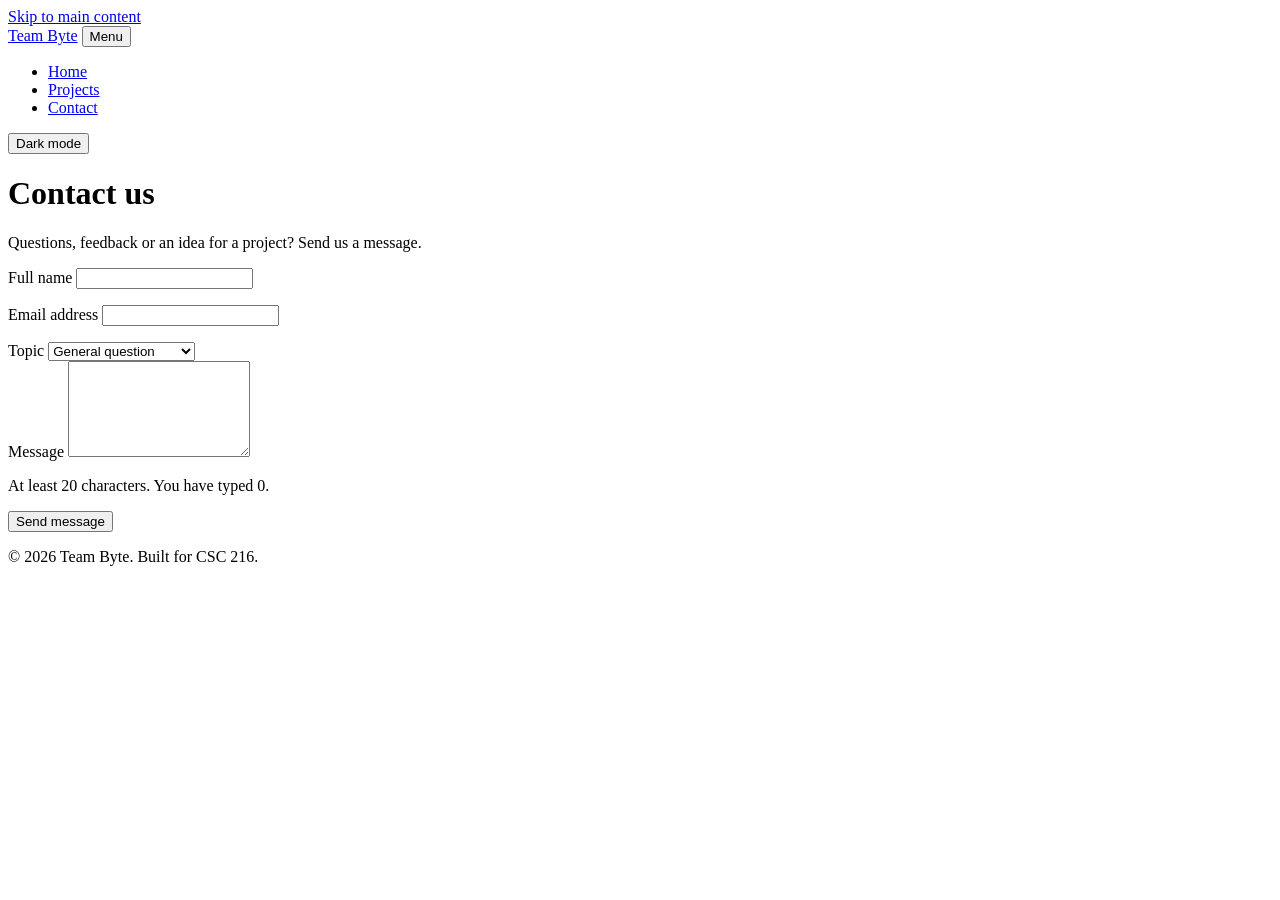
==== contact.html @ ece091c2 "Add projects and contact pages" ====
<!DOCTYPE html>
<html lang="en">
<head>
  <meta charset="UTF-8">
  <meta name="viewport" content="width=device-width, initial-scale=1.0">
  <meta name="description" content="Send a message to Team Byte.">
  <title>Contact | Team Byte</title>
  <link rel="stylesheet" href="css/styles.css">
  <script src="js/script.js" defer></script>
</head>
<body>
  <a class="skip-link" href="#main">Skip to main content</a>

  <header class="site-header">
    <div class="container header-inner">
      <a class="logo" href="index.html">Team Byte</a>
      <button class="nav-toggle" type="button" aria-expanded="false" aria-controls="site-nav">Menu</button>
      <nav id="site-nav" class="site-nav" aria-label="Main">
        <ul>
          <li><a href="index.html">Home</a></li>
          <li><a href="projects.html">Projects</a></li>
          <li><a href="contact.html" aria-current="page">Contact</a></li>
        </ul>
      </nav>
      <button class="theme-toggle" type="button" aria-pressed="false">Dark mode</button>
    </div>
  </header>

  <main id="main" class="container">
    <header class="page-header">
      <h1>Contact us</h1>
      <p class="lead">Questions, feedback or an idea for a project? Send us a message.</p>
    </header>

    <form id="contact-form" class="contact-form" novalidate>
      <div class="field">
        <label for="name">Full name</label>
        <input type="text" id="name" name="name" autocomplete="name" required aria-describedby="name-error">
        <p class="error" id="name-error"></p>
      </div>

      <div class="field">
        <label for="email">Email address</label>
        <input type="email" id="email" name="email" autocomplete="email" required aria-describedby="email-error">
        <p class="error" id="email-error"></p>
      </div>

      <div class="field">
        <label for="topic">Topic</label>
        <select id="topic" name="topic">
          <option value="general">General question</option>
          <option value="collaboration">Collaboration</option>
          <option value="feedback">Feedback on our site</option>
        </select>
      </div>

      <div class="field">
        <label for="message">Message</label>
        <textarea id="message" name="message" rows="6" required minlength="20" aria-describedby="message-hint message-error"></textarea>
        <p class="hint" id="message-hint">At least 20 characters. You have typed <span id="char-count">0</span>.</p>
        <p class="error" id="message-error"></p>
      </div>

      <button class="button" type="submit">Send message</button>
      <p id="form-status" class="form-status" role="status"></p>
    </form>
  </main>

  <footer class="site-footer">
    <div class="container">
      <p>© <span id="year">2026</span> Team Byte. Built for CSC 216.</p>
    </div>
  </footer>
</body>
</html>
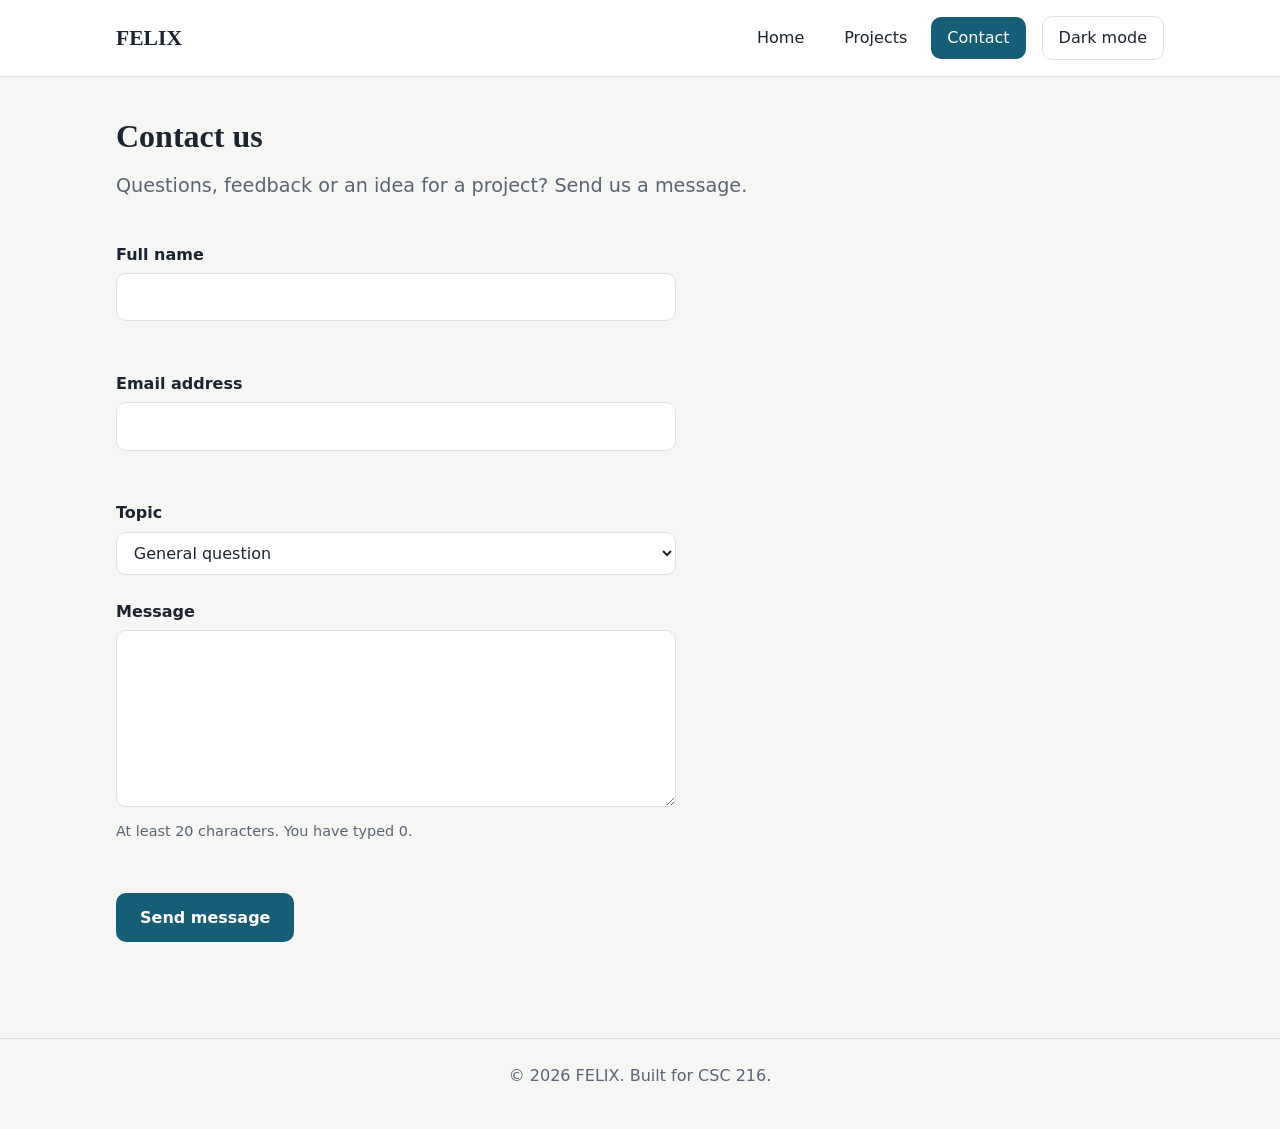
==== commit 3edddf87: "Personalized the project" ====
--- a/contact.html
+++ b/contact.html
@@ -3,8 +3,8 @@
 <head>
   <meta charset="UTF-8">
   <meta name="viewport" content="width=device-width, initial-scale=1.0">
-  <meta name="description" content="Send a message to Team Byte.">
-  <title>Contact | Team Byte</title>
+  <meta name="description" content="Send a message to FELIX.">
+  <title>Contact | FELIX</title>
   <link rel="stylesheet" href="css/styles.css">
   <script src="js/script.js" defer></script>
 </head>
@@ -13,7 +13,7 @@
 
   <header class="site-header">
     <div class="container header-inner">
-      <a class="logo" href="index.html">Team Byte</a>
+      <a class="logo" href="index.html">FELIX</a>
       <button class="nav-toggle" type="button" aria-expanded="false" aria-controls="site-nav">Menu</button>
       <nav id="site-nav" class="site-nav" aria-label="Main">
         <ul>
@@ -68,7 +68,7 @@
 
   <footer class="site-footer">
     <div class="container">
-      <p>© <span id="year">2026</span> Team Byte. Built for CSC 216.</p>
+      <p>© <span id="year">2026</span> FELIX. Built for CSC 216.</p>
     </div>
   </footer>
 </body>
--- a/css/styles.css
+++ b/css/styles.css
@@ -0,0 +1,481 @@
+/* =====================================================
+   Team website stylesheet (CSC 216, Lab 2)
+   One file styles every page on the site.
+   ===================================================== */
+
+/* ---------- 1. Design tokens ---------- */
+:root {
+  --color-bg: #f6f7f4;
+  --color-surface: #ffffff;
+  --color-text: #1c2430;
+  --color-muted: #5a6474;
+  --color-primary: #155E75;
+  --color-primary-dark: #134E4A;
+  --color-on-primary: #ffffff;
+  --color-border: #dde1e6;
+  --color-error: #b3261e;
+  --color-success: #1e7b3a;
+
+  --font-body: system-ui, -apple-system, "Segoe UI", Roboto, Arial, sans-serif;
+  --font-heading: Georgia, "Times New Roman", serif;
+
+  --space-1: 0.5rem;
+  --space-2: 1rem;
+  --space-3: 1.5rem;
+  --space-4: 2.5rem;
+  --space-5: 4rem;
+
+  --radius: 10px;
+  --max-width: 1080px;
+}
+
+body.dark {
+  --color-bg: #11161d;
+  --color-surface: #1a212b;
+  --color-text: #e7ebf0;
+  --color-muted: #a2abb9;
+  --color-primary: #7DD3FC;
+  --color-primary-dark: #A7F3D0;
+  --color-on-primary: #102A35;
+  --color-border: #2b3340;
+  --color-error: #ff8a80;
+  --color-success: #7ddc97;
+  color-scheme: dark;
+}
+
+
+/* ---------- 2. Base and reset ---------- */
+*,
+*::before,
+*::after {
+  box-sizing: border-box;
+}
+
+body {
+  margin: 0;
+  font-family: var(--font-body);
+  font-size: 1rem;
+  line-height: 1.6;
+  color: var(--color-text);
+  background-color: var(--color-bg);
+  transition: background-color 0.3s ease, color 0.3s ease;
+}
+
+h1,
+h2,
+h3 {
+  font-family: var(--font-heading);
+  line-height: 1.2;
+  margin: 0 0 var(--space-2);
+}
+
+p {
+  margin: 0 0 var(--space-2);
+}
+
+a {
+  color: var(--color-primary);
+}
+
+a:hover {
+  color: var(--color-primary-dark);
+}
+
+img {
+  max-width: 100%;
+  display: block;
+}
+
+:focus-visible {
+  outline: 3px solid var(--color-primary);
+  outline-offset: 3px;
+}
+
+/* ---------- 3. Layout helpers ---------- */
+.container {
+  width: 100%;
+  max-width: var(--max-width);
+  margin-inline: auto;
+  padding-inline: var(--space-2);
+}
+
+.section {
+  padding-block: var(--space-4);
+}
+
+.skip-link {
+  position: absolute;
+  top: -4rem;
+  left: var(--space-2);
+  z-index: 100;
+  padding: var(--space-1) var(--space-2);
+  border-radius: var(--radius);
+  background-color: var(--color-primary);
+  color: var(--color-on-primary);
+}
+
+.skip-link:focus {
+  top: var(--space-2);
+}
+
+/* ---------- 4. Header and navigation ---------- */
+.site-header {
+  position: sticky;
+  top: 0;
+  z-index: 10;
+  background-color: var(--color-surface);
+  border-bottom: 1px solid var(--color-border);
+}
+
+.header-inner {
+  display: flex;
+  flex-wrap: wrap;
+  align-items: center;
+  gap: var(--space-2);
+  padding-block: var(--space-2);
+}
+
+.logo {
+  margin-right: auto;
+  font-family: var(--font-heading);
+  font-size: 1.35rem;
+  font-weight: 700;
+  color: var(--color-text);
+  text-decoration: none;
+}
+
+.site-nav ul {
+  display: flex;
+  gap: var(--space-1);
+  margin: 0;
+  padding: 0;
+  list-style: none;
+}
+
+.site-nav a {
+  display: block;
+  padding: var(--space-1) var(--space-2);
+  border-radius: var(--radius);
+  color: var(--color-text);
+  font-weight: 500;
+  text-decoration: none;
+}
+
+.site-nav a:hover {
+  background-color: var(--color-bg);
+}
+
+.site-nav a[aria-current="page"] {
+  background-color: var(--color-primary);
+  color: var(--color-on-primary);
+}
+
+.nav-toggle,
+.theme-toggle {
+  padding: var(--space-1) var(--space-2);
+  border: 1px solid var(--color-border);
+  border-radius: var(--radius);
+  background-color: transparent;
+  color: var(--color-text);
+  font: inherit;
+  cursor: pointer;
+}
+
+.theme-toggle[aria-pressed="true"] {
+  border-color: var(--color-primary);
+  color: var(--color-primary);
+}
+
+.nav-toggle {
+  display: none;
+}
+
+
+
+/* ---------- 5. Buttons and hero ---------- */
+.button {
+  display: inline-block;
+  padding: 0.75rem 1.5rem;
+  border: none;
+  border-radius: var(--radius);
+  background-color: var(--color-primary);
+  color: var(--color-on-primary);
+  font: inherit;
+  font-weight: 600;
+  text-decoration: none;
+  cursor: pointer;
+  transition: background-color 0.2s ease, transform 0.2s ease;
+}
+
+.button:hover {
+  background-color: var(--color-primary-dark);
+  color: var(--color-on-primary);
+  transform: translateY(-2px);
+}
+
+.hero {
+  padding-block: var(--space-5);
+  background: linear-gradient(135deg, var(--color-surface), var(--color-bg));
+  border-bottom: 1px solid var(--color-border);
+}
+
+.hero h1 {
+  max-width: 18ch;
+  font-size: clamp(2rem, 5vw, 3.25rem);
+}
+
+.eyebrow {
+  margin-bottom: var(--space-1);
+  color: var(--color-primary);
+  font-size: 0.8rem;
+  font-weight: 700;
+  letter-spacing: 0.12em;
+  text-transform: uppercase;
+}
+
+.lead {
+  max-width: 55ch;
+  margin-bottom: var(--space-3);
+  color: var(--color-muted);
+  font-size: 1.2rem;
+}
+
+.page-header {
+  padding-block: var(--space-4) var(--space-2);
+}
+
+
+/* ---------- 6. Cards and grids ---------- */
+.team-grid,
+.project-grid {
+  display: grid;
+  grid-template-columns: repeat(auto-fit, minmax(260px, 1fr));
+  gap: var(--space-3);
+}
+
+.card {
+  padding: var(--space-3);
+  border: 1px solid var(--color-border);
+  border-radius: var(--radius);
+  background-color: var(--color-surface);
+}
+
+.avatar {
+  display: grid;
+  place-items: center;
+  width: 64px;
+  height: 64px;
+  margin-bottom: var(--space-2);
+  border-radius: 50%;
+  background-color: var(--color-primary);
+  color: var(--color-on-primary);
+  font-size: 1.25rem;
+  font-weight: 700;
+}
+
+.role {
+  color: var(--color-primary);
+  font-weight: 600;
+}
+
+.skill-list {
+  padding-left: 1.25rem;
+}
+
+.skill-list li {
+  margin-bottom: var(--space-1);
+}
+
+
+/* ---------- 7. Projects page ---------- */
+.filters {
+  display: flex;
+  flex-wrap: wrap;
+  gap: var(--space-1);
+  margin-bottom: var(--space-2);
+}
+
+.filter-btn {
+  padding: 0.4rem 1rem;
+  border: 1px solid var(--color-border);
+  border-radius: 999px;
+  background-color: var(--color-surface);
+  color: var(--color-text);
+  font: inherit;
+  cursor: pointer;
+}
+
+.filter-btn[aria-pressed="true"] {
+  border-color: var(--color-primary);
+  background-color: var(--color-primary);
+  color: var(--color-on-primary);
+}
+
+.project-count {
+  color: var(--color-muted);
+}
+
+.tag {
+  display: inline-block;
+  margin-bottom: var(--space-1);
+  color: var(--color-primary);
+  font-size: 0.75rem;
+  font-weight: 700;
+  letter-spacing: 0.06em;
+  text-transform: uppercase;
+}
+
+/* ---------- 8. Contact form ---------- */
+.contact-form {
+  max-width: 560px;
+  padding-bottom: var(--space-4);
+}
+
+.field {
+  margin-bottom: var(--space-3);
+}
+
+label {
+  display: block;
+  margin-bottom: 0.35rem;
+  font-weight: 600;
+}
+
+input,
+select,
+textarea {
+  width: 100%;
+  padding: 0.65rem 0.8rem;
+  border: 1px solid var(--color-border);
+  border-radius: var(--radius);
+  background-color: var(--color-surface);
+  color: var(--color-text);
+  font: inherit;
+}
+
+input:focus,
+select:focus,
+textarea:focus {
+  border-color: var(--color-primary);
+}
+
+input[aria-invalid="true"],
+textarea[aria-invalid="true"] {
+  border-color: var(--color-error);
+}
+
+.hint,
+.error {
+  margin: 0.35rem 0 0;
+  font-size: 0.9rem;
+}
+
+.hint {
+  color: var(--color-muted);
+}
+
+.error {
+  min-height: 1.4em;
+  color: var(--color-error);
+}
+
+.form-status {
+  margin-top: var(--space-2);
+  color: var(--color-success);
+  font-weight: 600;
+}
+
+
+
+
+/* ---------- 9. Footer ---------- */
+.site-footer {
+  margin-top: var(--space-4);
+  padding-block: var(--space-3);
+  border-top: 1px solid var(--color-border);
+  color: var(--color-muted);
+  text-align: center;
+}
+
+/* ---------- 10. Small screens ---------- */
+@media (max-width: 700px) {
+  .nav-toggle {
+    display: inline-block;
+  }
+
+  .site-nav {
+    display: none;
+    order: 3;
+    width: 100%;
+  }
+
+  .site-nav.open {
+    display: block;
+  }
+
+  .site-nav ul {
+    flex-direction: column;
+  }
+
+  .section {
+    padding-block: var(--space-3);
+  }
+}
+
+/* ---------- 11. Respect reduced-motion preferences ---------- */
+@media (prefers-reduced-motion: reduce) {
+  *,
+  *::before,
+  *::after {
+    transition: none !important;
+  }
+}
+/* ---------- 9. Footer ---------- */
+.site-footer {
+  margin-top: var(--space-4);
+  padding-block: var(--space-3);
+  border-top: 1px solid var(--color-border);
+  color: var(--color-muted);
+  text-align: center;
+}
+
+/* ---------- 10. Small screens ---------- */
+@media (max-width: 700px) {
+  .nav-toggle {
+    display: inline-block;
+  }
+
+  .site-nav {
+    display: none;
+    order: 3;
+    width: 100%;
+  }
+
+  .site-nav.open {
+    display: block;
+  }
+
+  .site-nav ul {
+    flex-direction: column;
+  }
+
+  .section {
+    padding-block: var(--space-3);
+  }
+}
+
+/* ---------- 11. Respect reduced-motion preferences ---------- */
+@media (prefers-reduced-motion: reduce) {
+  *,
+  *::before,
+  *::after {
+    transition: none !important;
+  }
+}
+
+.card img.avatar {
+  width: 130px;
+  height: 130px;
+  border-radius: 50%;
+  object-fit: cover;
+}
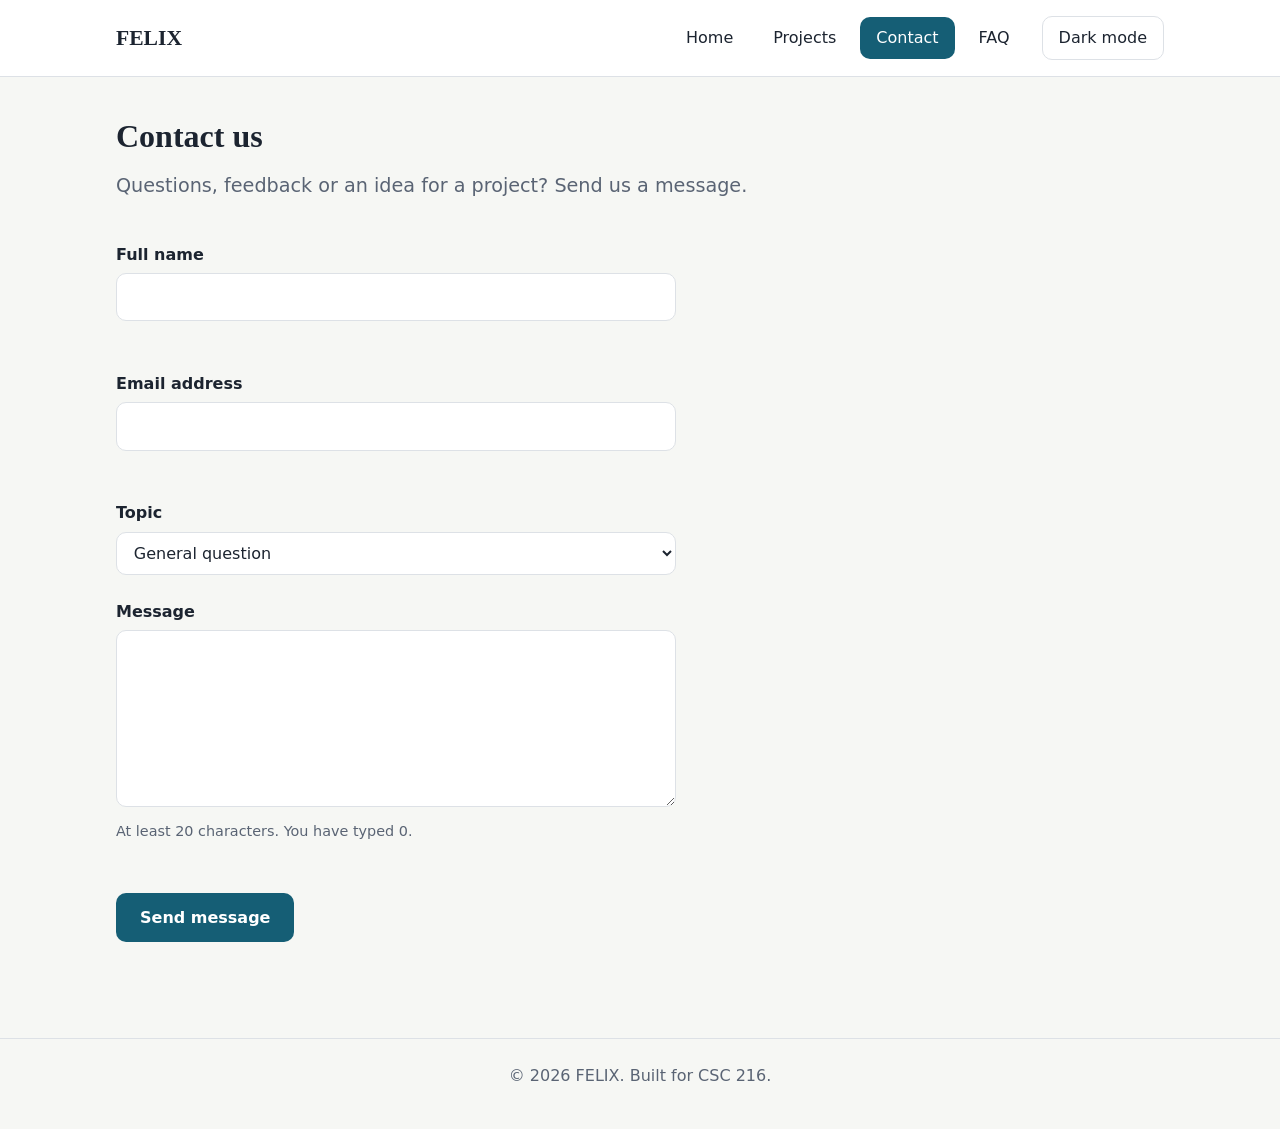
==== commit 9675106d: "faq file added" ====
--- a/contact.html
+++ b/contact.html
@@ -20,6 +20,7 @@
           <li><a href="index.html">Home</a></li>
           <li><a href="projects.html">Projects</a></li>
           <li><a href="contact.html" aria-current="page">Contact</a></li>
+          <li><a href="faq.html">FAQ</a></li>
         </ul>
       </nav>
       <button class="theme-toggle" type="button" aria-pressed="false">Dark mode</button>
